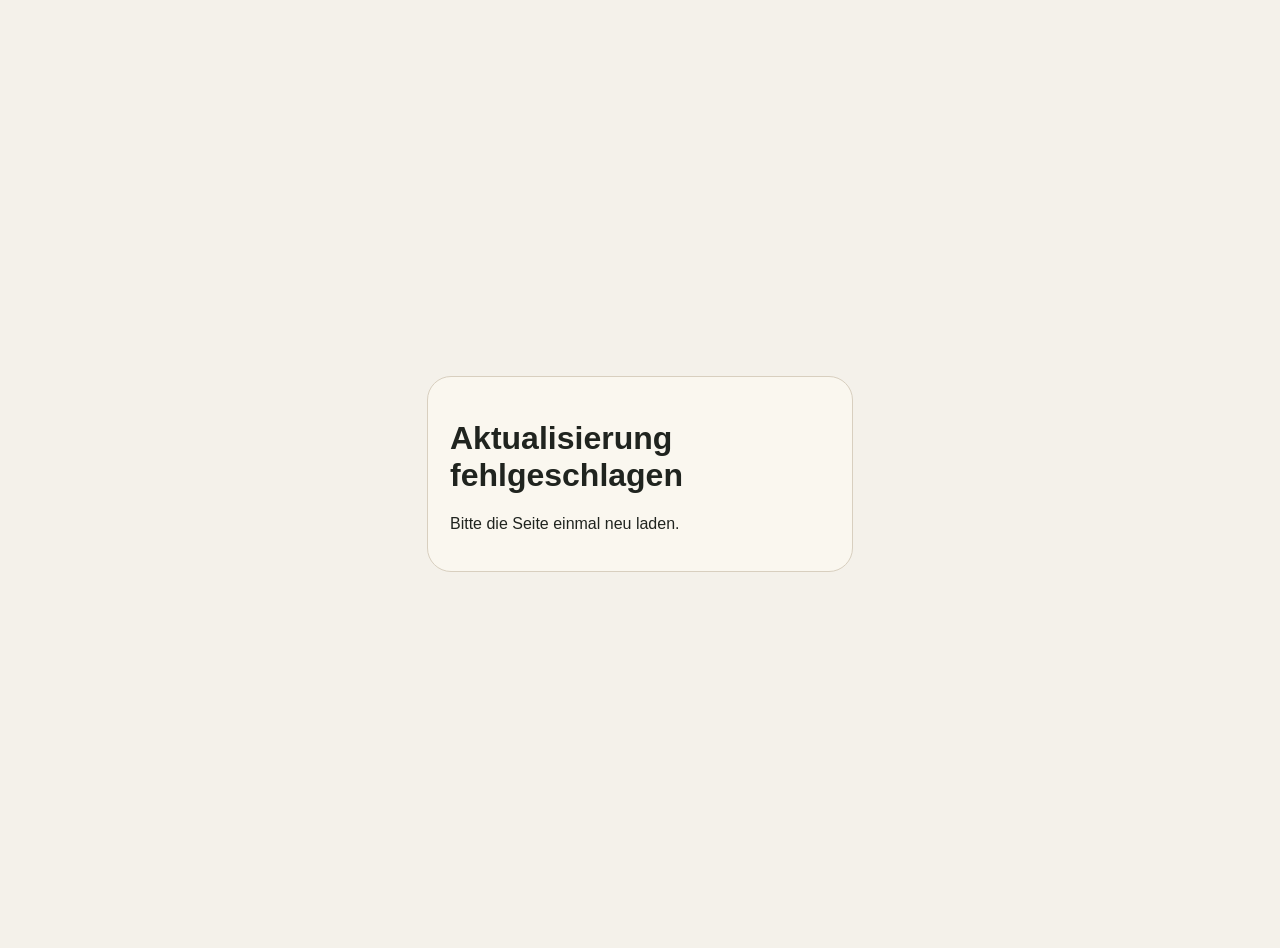
==== app-20260923.html @ 1796bc35 "Refresh existing entry points and resume-version check for pilot release" ====
<!doctype html>
<html lang="de">
<head>
  <meta charset="utf-8">
  <meta name="viewport" content="width=device-width, initial-scale=1">
  <meta http-equiv="Cache-Control" content="no-store, no-cache, must-revalidate, max-age=0">
  <meta http-equiv="Pragma" content="no-cache">
  <meta http-equiv="Expires" content="0">
  <title>Gesundheits-Timeline</title>
</head>
<body>
  <main style="font-family:-apple-system,BlinkMacSystemFont,Segoe UI,sans-serif;padding:24px;line-height:1.45">
    <h1>Gesundheits-Timeline wird aktualisiert</h1>
    <p>Die aktuelle Version wird geöffnet.</p>
    <p><a id="manual-link" href="app-stable-20261006-v3.html?v=pilot-review-20261101">Aktuelle App öffnen</a></p>
  </main>
  <script>
    (function () {
      const target = new URL('app-stable-20261006-v3.html', location.href);
      const incoming = new URLSearchParams(location.search);
      const view = incoming.get('view') || incoming.get('tab') || '';
      const q = incoming.get('q') || '';
      if (view) target.searchParams.set('view', view);
      if (q) target.searchParams.set('q', q);
      target.searchParams.set('from', location.pathname.split('/').pop() || 'legacy');
      target.searchParams.set('v', 'pilot-review-20261101');
      target.hash = location.hash;
      document.getElementById('manual-link').href = target.href;
      location.replace(target.href);
    })();
  </script>
</body>
</html>
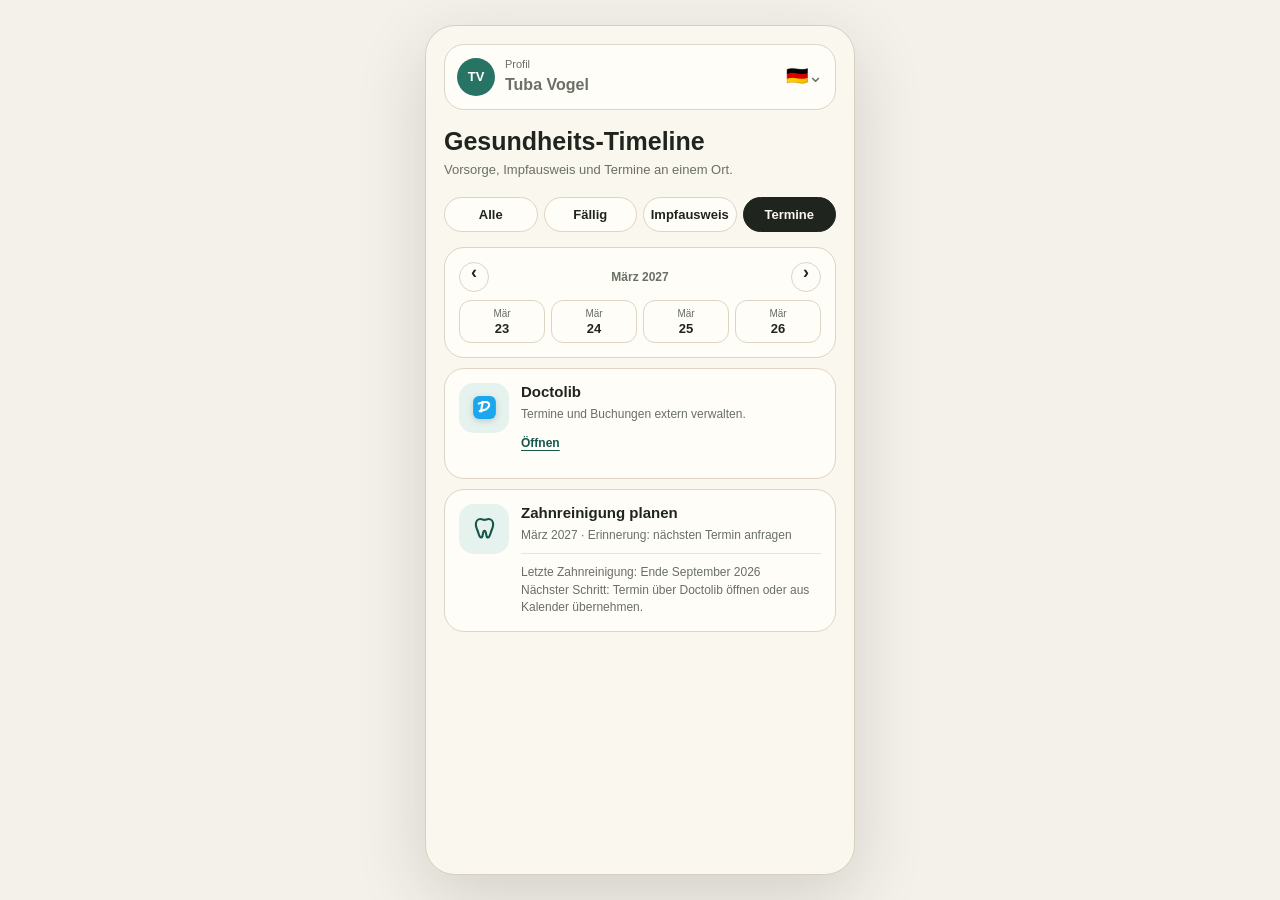
==== commit 6190e69d: "Separate vaccination records by profile and serve app directly without update screen" ====
--- a/app-20260923.html
+++ b/app-20260923.html
@@ -1,33 +1 @@
-<!doctype html>
-<html lang="de">
-<head>
-  <meta charset="utf-8">
-  <meta name="viewport" content="width=device-width, initial-scale=1">
-  <meta http-equiv="Cache-Control" content="no-store, no-cache, must-revalidate, max-age=0">
-  <meta http-equiv="Pragma" content="no-cache">
-  <meta http-equiv="Expires" content="0">
-  <title>Gesundheits-Timeline</title>
-</head>
-<body>
-  <main style="font-family:-apple-system,BlinkMacSystemFont,Segoe UI,sans-serif;padding:24px;line-height:1.45">
-    <h1>Gesundheits-Timeline wird aktualisiert</h1>
-    <p>Die aktuelle Version wird geöffnet.</p>
-    <p><a id="manual-link" href="app-stable-20261006-v3.html?v=pilot-review-20261101">Aktuelle App öffnen</a></p>
-  </main>
-  <script>
-    (function () {
-      const target = new URL('app-stable-20261006-v3.html', location.href);
-      const incoming = new URLSearchParams(location.search);
-      const view = incoming.get('view') || incoming.get('tab') || '';
-      const q = incoming.get('q') || '';
-      if (view) target.searchParams.set('view', view);
-      if (q) target.searchParams.set('q', q);
-      target.searchParams.set('from', location.pathname.split('/').pop() || 'legacy');
-      target.searchParams.set('v', 'pilot-review-20261101');
-      target.hash = location.hash;
-      document.getElementById('manual-link').href = target.href;
-      location.replace(target.href);
-    })();
-  </script>
-</body>
-</html>
+<!doctype html><html lang="de"><head><meta charset="utf-8"><meta name="viewport" content="width=device-width,initial-scale=1"><title>Gesundheits-Timeline</title></head><body><noscript><a href="app-stable-20261006-v3.html">App öffnen</a></noscript><script>const target=new URL('app-stable-20261006-v3.html',location.href);target.search=location.search;target.searchParams.set('v','profile-isolation-20261106');target.hash=location.hash;location.replace(target.href);</script></body></html>
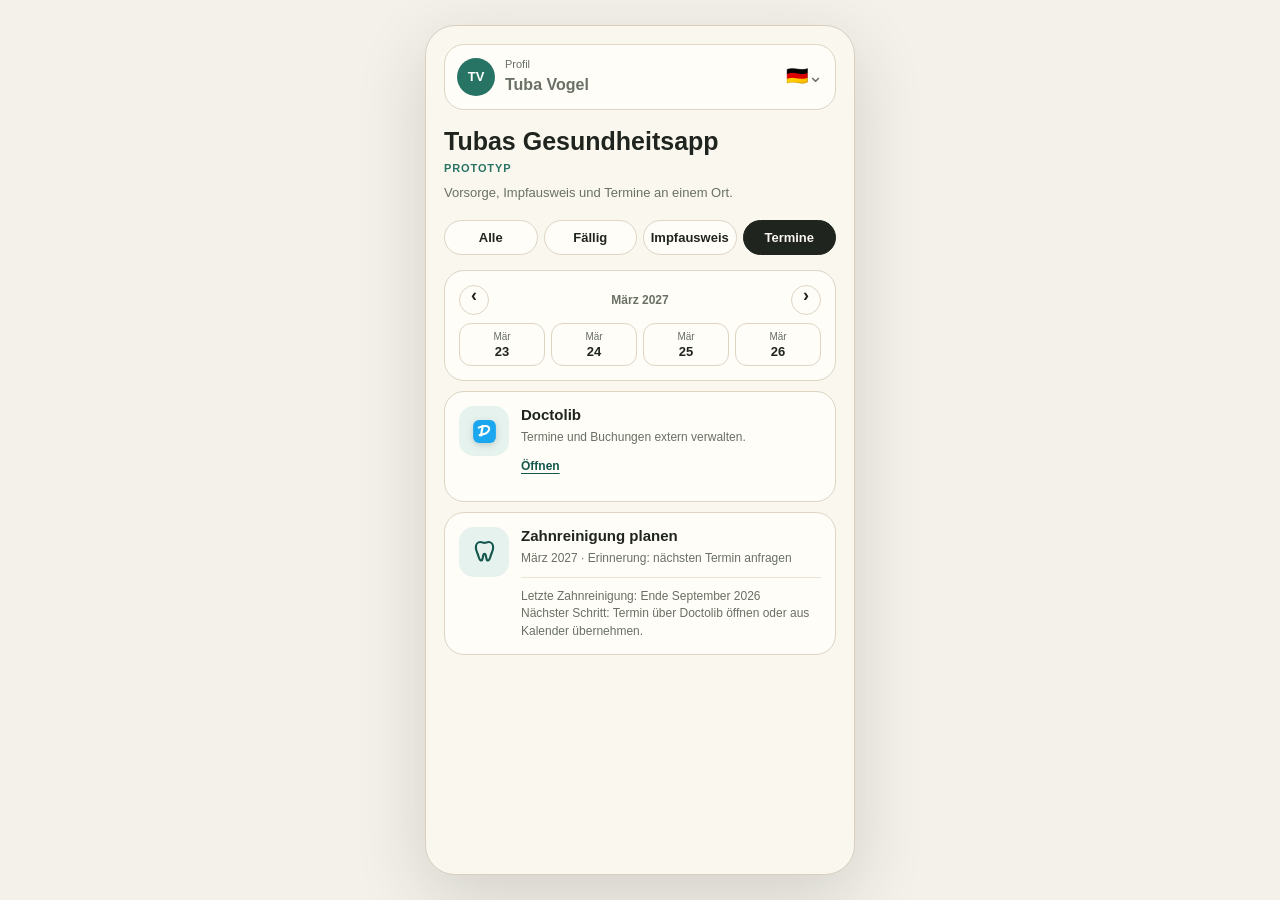
==== commit 7fc77b81: "Rename app to Tubas Gesundheitsapp with Prototyp label" ====
--- a/app-20260923.html
+++ b/app-20260923.html
@@ -1 +1 @@
-<!doctype html><html lang="de"><head><meta charset="utf-8"><meta name="viewport" content="width=device-width,initial-scale=1"><title>Gesundheits-Timeline</title></head><body><noscript><a href="app-stable-20261006-v3.html">App öffnen</a></noscript><script>const target=new URL('app-stable-20261006-v3.html',location.href);target.search=location.search;target.searchParams.set('v','profile-isolation-20261106');target.hash=location.hash;location.replace(target.href);</script></body></html>+<!doctype html><html lang="de"><head><meta charset="utf-8"><meta name="viewport" content="width=device-width,initial-scale=1"><title>Tubas Gesundheitsapp · Prototyp</title></head><body><noscript><a href="app-stable-20261006-v3.html">App öffnen</a></noscript><script>const target=new URL('app-stable-20261006-v3.html',location.href);target.search=location.search;target.searchParams.set('v','tubas-gesundheitsapp-20261106');target.hash=location.hash;location.replace(target.href);</script></body></html>
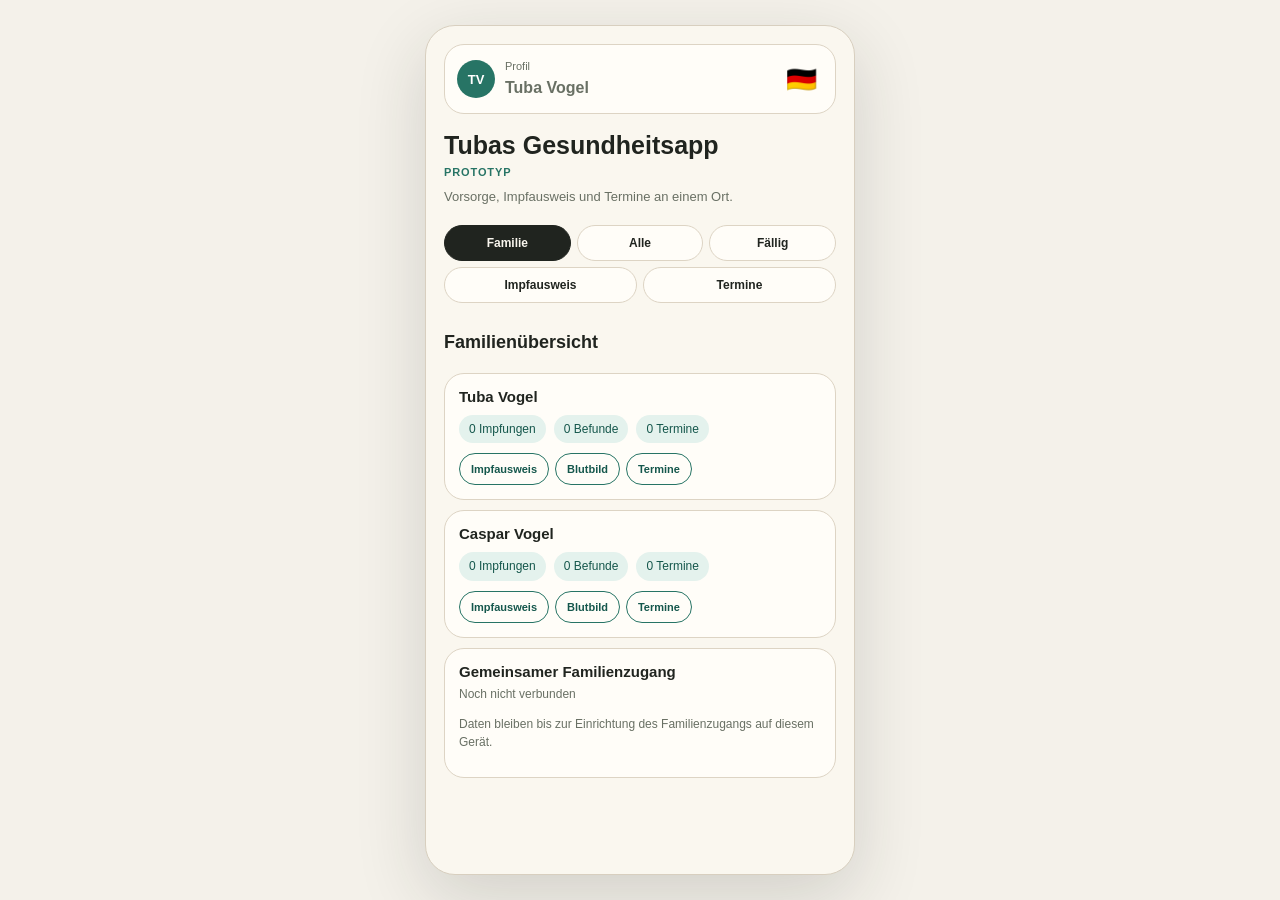
==== commit dd0fb287: "Add working translations, flag selector, family overview, editable calendar and multi-file lab repor" ====
--- a/app-20260923.html
+++ b/app-20260923.html
@@ -1 +1 @@
-<!doctype html><html lang="de"><head><meta charset="utf-8"><meta name="viewport" content="width=device-width,initial-scale=1"><title>Tubas Gesundheitsapp · Prototyp</title></head><body><noscript><a href="app-stable-20261006-v3.html">App öffnen</a></noscript><script>const target=new URL('app-stable-20261006-v3.html',location.href);target.search=location.search;target.searchParams.set('v','tubas-gesundheitsapp-20261106');target.hash=location.hash;location.replace(target.href);</script></body></html>+<!doctype html><html lang="de"><head><meta charset="utf-8"><meta name="viewport" content="width=device-width,initial-scale=1"><title>Tubas Gesundheitsapp · Prototyp</title></head><body><noscript><a href="app-stable-20261006-v3.html">App öffnen</a></noscript><script>const target=new URL('app-stable-20261006-v3.html',location.href);target.search=location.search;target.searchParams.set('v','family-features-20261106-v5');target.hash=location.hash;location.replace(target.href);</script></body></html>
